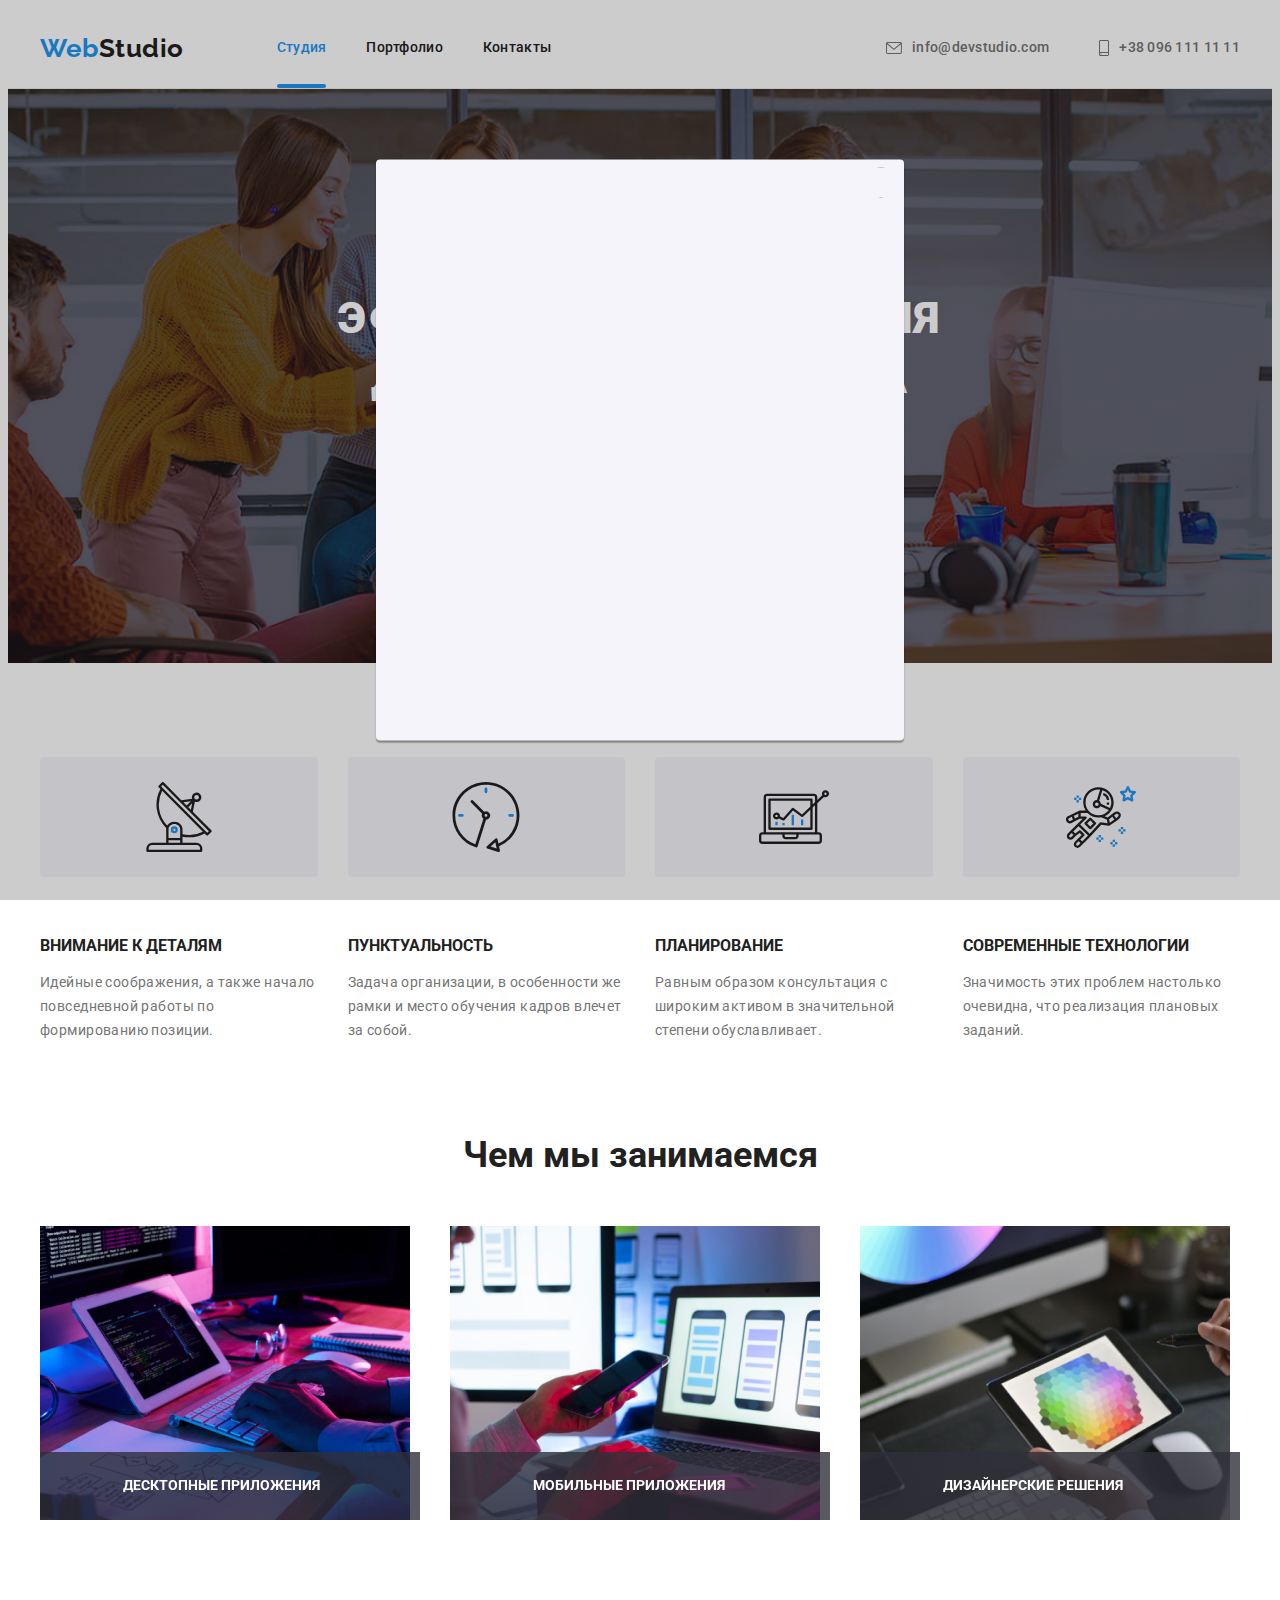
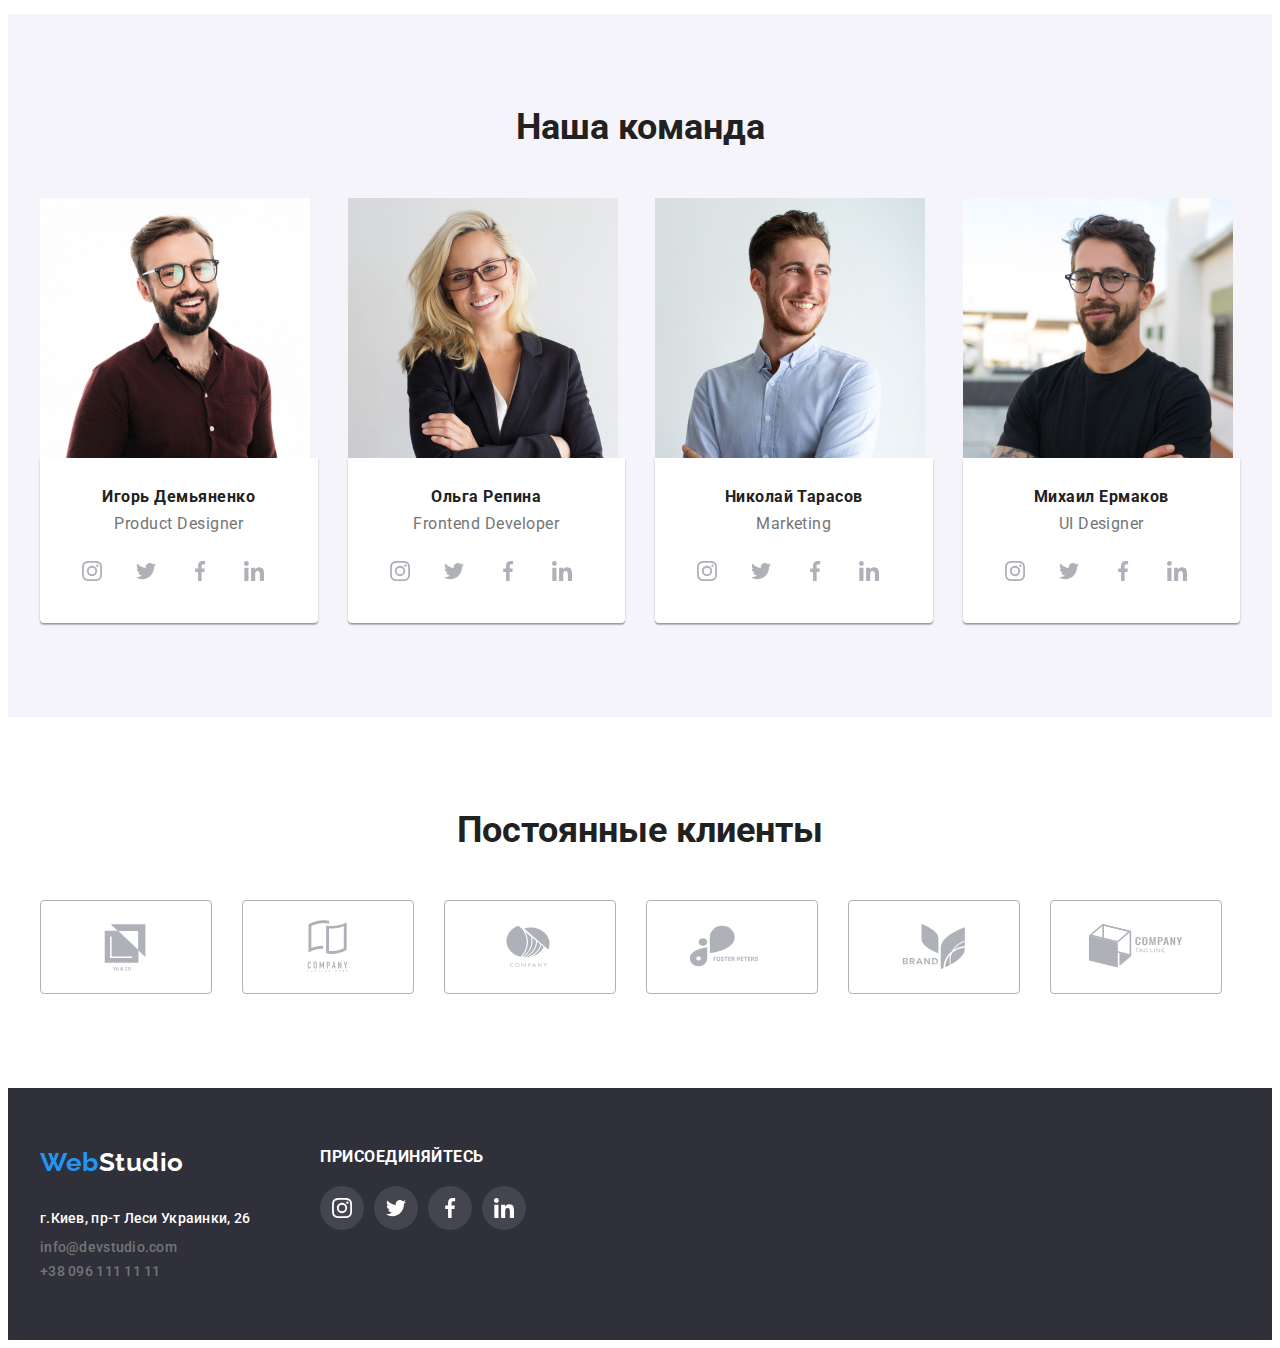
==== index.html @ f9c127b4 "Correctionsagain" ====
<!DOCTYPE html>
    <html lang="ru">
    <head>
        <meta charset="UTF-8">
        <meta http-equiv="X-UA-Compatible" content="IE=edge">
        <meta name="viewport" content="width=device-width, initial-scale=1.0">
        <title>HOMEWORK5</title>
        <link href="https://fonts.googleapis.com/css2?family=Raleway:wght@700&family=Roboto:wght@400;500;700;900&display=swap" 
        rel="stylesheet">
        <link rel="stylesheet" href="https://cdnjs.cloudflare.com/ajax/libs/modern-normalize/1.1.0/modern-normalize.min.css" integrity="sha512-wpPYUAdjBVSE4KJnH1VR1HeZfpl1ub8YT/NKx4PuQ5NmX2tKuGu6U/JRp5y+Y8XG2tV+wKQpNHVUX03MfMFn9Q==" crossorigin="anonymous" referrerpolicy="no-referrer" />
        <link rel="stylesheet" href="css/styles.css">


    </head>

    <body>
    <header>
        <div class="main-nav container">
        <nav class="main-nav">
        <a href="" class="logo"><span class="letters">Web</span><span>Studio</span></a>
        <ul class="nav-list">
            <li class="navigate"><a href="./index.html" class="link-current">Студия</a></li>
            <li class="navigate"><a href="./portfolio.html" class="link">Портфолио</a></li>
            <li class="navigate"><a href="" class="link">Контакты</a></li>
        </ul>
        </nav>  
            <ul class="contact-info">   
            <li class="navigate">
                <a class="comunication" href="mailto:info@devstudio.com">
                    <svg class="letter" width="16" height="12">
                    <use href="./images/icons.svg#letter">
                    </use>
                </svg>
                    info@devstudio.com</a>
            </li>
            <li class="navigate"><a class="comunication" href="tel:+380961111111">
                <svg class="smartphone" width="10" height="16">
                    <use href="./images/icons.svg#smartphone">
                    </use>
                </svg>
                +38 096 111 11 11</a>
            </li>
    </ul>
</div>
    </header>
    <main>
    <!-- cекция hero -->
        <section class="hero">
            <div class="container">
            <h1 class="main-header">Эффективные решения<br>для вашего бизнеса</h1>
            <button type="button" class="btn-link" data-modal-open>Заказать услугу</button>
           
                <!-- модальное окно -->
                <div class="backdrop is-hidden" data-modal>
                    <div class="backdrop-form">
                        <button class="backdrop-btn" type="button"  data-modal-close>
                     <svg class="backdrop-icon" width="30" height="30">
                      <use href="./images/icons.svg#close-black"></use>
                     </svg>
                    </button>
                </div>
                </div>
            

        </section>
        <!-- cекция 2 список-->
        <section class="structure-company">
            <div class="container">
            <h2 hidden>Механика и структура работы</h2>
            <ul class="advantage">
                <li class="list-item">
                    <div class="picture-cards">
                    <svg class="header-icons" width="70" height="70">
                     <use href="./images/icons.svg#antenna">
                     </use>
                </svg>
            </div>
                    <h3 class="tools">Внимание к деталям</h3>
                    <p class="tools-topic">Идейные соображения, а также начало повседневной работы по формированию позиции.</p>
                </li>
                <li class="list-item">
                    <div class="picture-cards">
                    <svg class="header-icons" width="70" height="70">
                        <use href="./images/icons.svg#clock">
                        </use>
                   </svg>
                </div>
                    <h3 class="tools">Пунктуальность</h3>
                    <p class="tools-topic">Задача организации, в особенности же рамки и место обучения кадров влечет за собой.</p>
                </li>
                <li class="list-item">
                    <div class="picture-cards">
                    <svg class="header-icons" width="70" height="70">
                        <use href="./images/icons.svg#diagram">
                        </use>
                   </svg>
                </div>
                    <h3 class="tools">Планирование</h3>
                    <p class="tools-topic">Равным образом консультация с широким активом в значительной степени обуславливает.</p>
                </li>
                <li class="list-item">
                    <div class="picture-cards">
                    <svg class="header-icons" width="70" height="70">
                        <use href="./images/icons.svg#astronaut">
                        </use>
                   </svg>
                </div>
                    <h3 class="tools">Современные технологии</h3>
                    <p class="tools-topic">Значимость этих проблем настолько очевидна, что реализация плановых заданий.</p>
                </li>
            </ul>
        </div>
        
        </section>
   
<!-- секция 3 -->
        <section class="structure-companies">
            <div class="container-second">
            <h2 class="description">Чем мы занимаемся</h2>
            
     
            <ul class="flex-element">
                <li class="item">
                    <div class="thumbers">
                    <img  src="images/img(1).jpg" alt="computer" width="370" height="294">
                    <div class="thumbs">
                        <h3 class="describe-offers">Десктопные приложения</h3>
                </div>
            </div>
                </li>
            
                <li class="item">
                    <div class="thumbers">
                    <img  src="images/img(2).jpg" alt="phone" width="370" height="294">
                    <div class="thumbs">
                        <h3 class="describe-offers">Мобильные приложения</h3>
                </div>
            </div>
                </li>
                <li class="item">
                    <div class="thumbers">
                    <img  src="images/img(3).jpg" alt="tablet" width="370" height="294">
                    <div class="thumbs">
                        <h3 class="describe-offers">Дизайнерские решения</h3>
                    </div>
                </div>
                </li>
            </ul>
        
        </section>
    <!--cекция 4 -->
 
           <section class="team-dream">
               <div class="container">
                   <h2 class="description">Наша команда</h2>
            <ul class="prof-list">
                <li class="items"> 
                <img class="no-gap" src="images/proddesigner.jpg" alt="Product Designer" width="270" height="260">
                <div class="card-item">
                <h3 class="surname">Игорь Демьяненко</h3>
                <p class="position">Product Designer</p>
                <ul class="networks">
                <li class="social-items">
                    <a class="social-things" href="instagram">
                    <svg class="messengers" width="20" height="20">
                        <use href="./images/icons.svg#instagram">
                        </use>
                   </svg>
                </a>
                </li>
                <li class="social-items">
                    <a class="social-things" href="twitter">
                    <svg class="messengers" width="20" height="20">
                        <use href="./images/icons.svg#twitter">
                        </use>
                   </svg>
                </a>
                </li>
                <li class="social-items">
                    <a class="social-things" href="facebook">
                    <svg class="messengers" width="20" height="20">
                        <use href="./images/icons.svg#facebook">
                        </use>
                   </svg>
                </a>
                </li>
                <li class="social-items">
                    <a class="social-things" href="linkedin">
                    <svg class="messengers" width="20" height="20">
                        <use href="./images/icons.svg#linkedin">
                        </use>
                   </svg>
                </a>
                </li>
            </ul>
            </div>
            </li>
                <li class="items">
                <img class="no-gap" src="images/frontdev.jpg" alt="Frontend Developer" width="270" height="260">
                <div class="card-item">
                <h3 class="surname">Ольга Репина</h3>
                <p class="position">Frontend Developer</p>
                <ul class="networks">
                    <li class="social-items">
                        <a class="social-things" href="instagram">
                        <svg class="messengers" width="20" height="20">
                            <use href="./images/icons.svg#instagram">
                            </use>
                       </svg>
                    </a>
                    </li>
                    <li class="social-items">
                        <a class="social-things" href="twitter">
                        <svg class="messengers" width="20" height="20">
                            <use href="./images/icons.svg#twitter">
                            </use>
                       </svg>
                    </a>
                    </li>
                    <li class="social-items">
                        <a class="social-things" href="facebook">
                        <svg class="messengers" width="20" height="20">
                            <use href="./images/icons.svg#facebook">
                            </use>
                       </svg>
                    </a>
                    </li>
                    <li class="social-items">
                        <a class="social-things" href="linkedin">
                        <svg class="messengers" width="20" height="20">
                            <use href="./images/icons.svg#linkedin">
                            </use>
                       </svg>
                    </a>
                    </li>
                </ul>
            </div>
            </li>
                <li class="items"> 
                <img class="no-gap" src="images/marketing.jpg" alt="Marketing" width="270" height="260">
                <div class="card-item">
                <h3 class="surname">Николай Тарасов</h3>
            <p class="position">Marketing</p>
            <ul class="networks">
                <li class="social-items">
                    <a class="social-things" href="instagram">
                    <svg class="messengers" width="20" height="20">
                        <use href="./images/icons.svg#instagram">
                        </use>
                   </svg>
                </a>
                </li>
                <li class="social-items">
                    <a class="social-things" href="twitter">
                    <svg class="messengers" width="20" height="20">
                        <use href="./images/icons.svg#twitter">
                        </use>
                   </svg>
                </a>
                </li>
                <li class="social-items">
                    <a class="social-things" href="facebook">
                    <svg class="messengers" width="20" height="20">
                        <use href="./images/icons.svg#facebook">
                        </use>
                   </svg>
                </a>
                </li>
                <li class="social-items">
                    <a class="social-things" href="linkedin">
                    <svg class="messengers" width="20" height="20">
                        <use href="./images/icons.svg#linkedin">
                        </use>
                   </svg>
                </a>
                </li>
            </ul>
        </div>
            </li>
            <li class="items">
            <img class="no-gap" src="images/uidesigner.jpg" alt="UI Designer" width="270" height="260">
            <div class="card-item">
            <h3 class="surname">Михаил Ермаков</h3>
        <p class="position">UI Designer</p>
        <ul class="networks">
            <li class="social-items">
                <a class="social-things" href="instagram">
                <svg class="messengers" width="20" height="20">
                    <use href="./images/icons.svg#instagram">
                    </use>
               </svg>
            </a>
            </li>
            <li class="social-items">
                <a class="social-things" href="twitter">
                <svg class="messengers" width="20" height="20">
                    <use href="./images/icons.svg#twitter">
                    </use>
               </svg>
            </a>
            </li>
            <li class="social-items">
                <a class="social-things" href="facebook">
                <svg class="messengers" width="20" height="20">
                    <use href="./images/icons.svg#facebook">
                    </use>
               </svg>
            </a>
            </li>
            <li class="social-items">
                <a class="social-things" href="linkedin">
                <svg class="messengers" width="20" height="20">
                    <use href="./images/icons.svg#linkedin">
                    </use>
               </svg>
            </a>
            </li>
        </ul>
        </div>
        </li> 
        </ul>
</div>
         </section>

         <!-- cекция 5 -->
         <section class="structure-company">
            <div class="container">
                <h2 class="description">Постоянные клиенты</h2>
                <ul class="coloboration">
                    <li class="peer-part">
                        <a class="partners" href="union1">
                            <svg class="partnership" width="106" height="60">
                                <use href="./images/icons.svg#union1">
                                </use>
                           </svg>
                        </a>  
                    </li>
                    <li class="peer-part">
                        <a class="partners" href="union2">
                            <svg class="partnership" width="106" height="60">
                                <use href="./images/icons.svg#union2">
                                </use>
                           </svg>
                        </a>  
                    </li>
                    <li class="peer-part">
                        <a class="partners" href="union3">
                            <svg class="partnership" width="106" height="60">
                                <use href="./images/icons.svg#union3">
                                </use>
                           </svg>
                        </a>  
                    </li>
                    <li class="peer-part">
                        <a class="partners" href="uaandco">
                            <svg class="partnership" width="106" height="60">
                                <use href="./images/icons.svg#union4">
                                </use>
                           </svg>
                        </a>  
                    </li>
                    <li class="peer-part">
                        <a class="partners" href="uaandco">
                            <svg class="partnership" width="106" height="60">
                                <use href="./images/icons.svg#union5">
                                </use>
                           </svg>
                        </a>  
                    </li>
                    <li class="peer-part">
                        <a class="partners" href="uaandco">
                            <svg class="partnership" width="106" height="60">
                                <use href="./images/icons.svg#union6">
                                </use>
                           </svg>
                        </a>  
                    </li>
                </ul>
            </div>
        </section>

        </main>
        <footer class="adress-details">
            <div class="separation">
                <div class="output">
            <a href="#" class="logo-footer"><span class="letters">Web</span><span class="color">Studio</span></a>
         <address>
            <ul class="footer-list">
           <li class="random">
               <a href="https://goo.gl/maps/Ega7JQtFbg4uDQiL7" target="_blank" rel="noopener noreferrer" class="town-adress">г.Киев, пр-т Леси Украинки, 26</a></li>
           <li class="random"><a href="mailto:info@devstudio.com" class="comunications">info@devstudio.com</a></li>
           <li class="random"><a href="tel:+380961111111" class="comunications">+38 096 111 11 11</a></li> 
        </ul>
        </address> 
    </div>
    <div class="container-networks">
        <h3 class="footer-adds">присоединяйтесь</h3>
        <ul class="network">
            <li class="social-items">
                <a class="social-thing" href="instagram">
                <svg class="messengers" width="20" height="20">
                    <use href="./images/icons.svg#instagram">
                    </use>
               </svg>
            </a>
            </li>
            <li class="social-items">
                <a class="social-thing" href="twitter">
                <svg class="messengers" width="20" height="20">
                    <use href="./images/icons.svg#twitter">
                    </use>
               </svg>
            </a>
            </li>
            <li class="social-items">
                <a class="social-thing" href="facebook">
                <svg class="messengers" width="20" height="20">
                    <use href="./images/icons.svg#facebook">
                    </use>
               </svg>
            </a>
            </li>
            <li class="social-items">
                <a class="social-thing" href="linkedin">
                <svg class="messengers" width="20" height="20">
                    <use href="./images/icons.svg#linkedin">
                    </use>
               </svg>
            </a>
            </li>
        </ul>
    </div>
</div>
    </footer>
    <script src="./js/modal.js"></script>
        </body>
        </html>
---- css/styles.css ----
:root{
    --primary-text-color:#757575;
    --title-text-color:#212121;
    --accent-color:#2196F3;
    --accent-color-second:#fff;
    --accent-color-header:#2196F3;
    --accent-bgc-hero:#2F303A;
    --accent-bgc-fonescreen:#C4C4C4;
    --accent-bgc-folio:#F5F4FA;
    --accent-border:#EEEEEE;
    --border-line:#ECECEC;
    --accent-color-networks:#AFB1B8;
    /* border 30 px between cards */
    --card-border-item:30px;
    --border-shadow-area:0px 1px 3px rgba(0, 0, 0, 0.12), 
    0px 1px 1px rgba(0, 0, 0, 0.14), 0px 2px 1px rgba(0, 0, 0, 0.2);
    --border-radius:0px 0px 4px 4px;
    --shadow-area-portfolio: 0px 3px 1px rgba(0, 0, 0, 0.1), 0px 1px 2px rgba(0, 0, 0, 0.08), 0px 2px 2px rgba(0, 0, 0, 0.12);
    --shadow-area-portfolio-card:0px 1px 1px rgba(0, 0, 0, 0.12), 0px 4px 4px rgba(0, 0, 0, 0.06), 1px 4px 6px rgba(0, 0, 0, 0.16);
    --timing-function:cubic-bezier(0.4, 0, 0.2, 1);
    }


    
    body{
        font-family:Roboto,sans-serif;
        font-size:14px;
        color:var(--primary-text-color);
        text-decoration:none;
      }
    /* Класы чтобы убрать точки списка */
    ul,li{
      list-style-type: none;
      padding: 0;
      margin: 0;
      }
    
      header{
        border-bottom: 1px solid var(--accent-border);
      }

    .container{
      width: 1200px;
      padding-left: 15px;
      padding-right: 15px;
      margin-left: auto;
      margin-right: auto;
    }
      
      

    .structure-company{
      padding-top: 94px;
      padding-bottom: 94px;
    }
    

    .main-nav{
      display: block;
      display:flex;
      align-items: center;
    }
    
      .logo {
        
        display: inline-block;
        margin-right: 93px;
    
        font-family: Raleway,sans-serif;
        font-weight: 700;
        font-size: 26px;
        line-height: 1.1;
        color:var(--title-text-color);
        text-decoration: none;
        padding-top: 24px;
        padding-bottom: 24px;
        transition: transform 250ms var(--timing-function);
        
      } 
    
    .logo:hover,
    .logo:focus
    {
        color:var(--accent-color);  
    }
    
      .letters{
          color:var(--accent-color);
      }
    
      .nav-list{
      display: flex;
      font-size: 14px;
      line-height: 1.1;
      text-decoration: none;
      
      color:var(--title-text-color);
      font-weight:500;
      font-size: 14px;
      line-height: 1.1;
      letter-spacing: 0.02em;
      }
    
      .nav-list .link{
        padding-top: 32px; 
        padding-bottom: 32px;
        display: block;
        text-align: center;
        font-weight: 500;
        font-size: 14px;
        line-height: 1.1;
        letter-spacing: 0.02em;
        color: var(--title-text-color);
  
      }
    /* подчеркивание границы перехода */
      .link-current{
        padding-top: 32px; 
        padding-bottom: 32px;
        display: block;
        text-align: center;
        font-weight: 500;
        font-size: 14px;
        line-height: 1.1;
        letter-spacing: 0.02em;
       color:var(--accent-color-header);
       
       position: relative;
       
      }

      .link-current::after{
        content: '';
        position: absolute;
        width: 100%;
        left: 0;
        bottom: 0;
        height: 4px;
        border-radius: 2px;
        background-color: var(--accent-color);
        transition: opacity 250ms var(--timing-function);
      }


     

     .nav-list .navigate{
      
    margin-right: 50px;
    display: block;
     }
    
     .nav-list .navigate:last-child{
      margin-right: 0;
     }
    
     .nav-list .navigate:not(:last-child){
     
      margin-right: 40px;
     }
    
      .nav-list .link:hover,
      .nav-list .link:focus
      {  
      
        color: var(--accent-color);
      }
    
    
      .contact-info{
       display: flex;
       align-items: center;
       margin-left: auto;
      }
    
      .contact-info .navigate:not(:last-child){
      margin-right: 50px;
    
      }


      .main-nav .comunication{
        display: flex;
        align-items: center;
        color: var(--primary-text-color); 
      }
      
      .letter,
      .smartphone {
      margin-right: 10px;
      fill: currentColor;
      }
 
      /* активная ссылка при переходе на другую страницу*/
    
      
      /* интерактивные ссылки емейл и номер телефона */
      a {
       
        font-size: 14px;
        line-height: 1.1;
        text-decoration: none;
        color:var(--primary-text-color);
        font-weight: 500;
        font-size: 14px;
        line-height: 1.1;
        letter-spacing: 0.02em;
        font-style: normal;
        
        display:block;
      }
     
    
     .comunication{
      padding-top: 32px;
      padding-bottom: 32px;
      transition: transform 250ms var(--timing-function);
     }

    .comunication:hover,
    .comunication:focus
    {
    
    color:var(--accent-color);
    }
    

    
      /* section hero */
    .hero {
      border: 1 solid var(--accent-border);
      background-color: var(--accent-bgc-fonescreen);
      text-align:center;
      padding-top: 200px;
      padding-bottom: 174px;

      background-image:linear-gradient( to bottom,  rgba(47, 48, 58, 0.4),  rgba(47, 48, 58, 0.4)),
      url(../images/fonescreen.jpg); 
      background-repeat: no-repeat;
      background-position: center;
      background-size: 1600px 600px;
      
    }
    
      .main-header{
      color: var(--accent-color-second);
      font-weight: 900;
      font-size: 44px;
      line-height: 1.36;
      letter-spacing: 0.06em;
      text-transform: uppercase;
      padding: 0;
      margin: 0;
      margin-bottom: 30px;
      }
    
      /* кнопка */
    
 .btn-link{
    
      display: inline-block;
      border-radius: 4px;
      padding: 10px 32px;
      min-width: 200px;
      border: 1px solid transparent;
     
    
      color:var(--accent-color-second);
      background:var(--accent-color);
      font-weight: 700;
      font-size: 16px;
      line-height: 1.8;
      cursor: pointer;
    }

    
    .btn-link{
      transition: background-color 250ms cubic-bezier(0.4, 0, 0.2, 1);
    }
  
   
    
    /* модальное окно */

    .backdrop .is-hidden{
      opacity: 0;
      pointer-events: none;
      visibility: hidden;
    }

    .backdrop{
      position: fixed;
      top: 0;
      left: 0;
      width: 100vw;
      height: 100vh;
      background: rgba(0, 0, 0, 0.2);
      opacity: 1;
      visibility: visible;
      transition: opacity 250ms var(--timing-function);
      
    }

    .backdrop .is-hidden .backdrop-form{
      transform: translate(-50%, -50%);
      scale: (0.9);
    }

.backdrop-form {
  position: absolute;
  top: 50%;
  left: 50%;
  transform: translate(-50%, -50%) scale(1);
  min-width: 528px;
  min-height: 581px;
  background-color: var(--accent-bgc-folio);
  box-shadow: 0px 1px 3px rgba(0, 0, 0, 0.12), 0px 1px 1px rgba(0, 0, 0, 0.14), 0px 2px 1px rgba(0, 0, 0, 0.2);
border-radius: 4px;
transition: transform 250ms var(--timing-function);
}

.backdrop-btn{
  position: absolute;
  top: 8px;
  right: 8px;
  border: 0;
  padding: 0;
  
  background-color: var(--title-text-color);

  border-radius: 50%;
  cursor: pointer;
  transition: transform 250ms var(--timing-function);
}

.backdrop-icon{
  display: flex;
  align-items: center;
  justify-content: center;
  background-color: var(--accent-bgc-folio);
  fill: currentColor;
  color: #2196F3;
}

    /* cекция 2 */
    
    /* спрятаный заголовк */
    
    #hidden{
      display: block;
    }
    
    
      .advantage{
      display: flex;
      padding: 0;
      
      }
    
    .list-item{
      flex-basis: calc(100% / 4);
    }
      /* картинки для второй секции на спрайтах */

    
     .picture-cards{
      display: flex;
      align-items: center;
      justify-content: center;
      background-color: var(--accent-bgc-folio);
      border-radius: 4px;
      margin-bottom: 30px;
      height: 120px;
    }

    .advantage .list-item:not(:last-child){
      margin-right: 30px;
     }
     
      .tools{
      font-size: 16px;
      text-transform: uppercase;
      line-height:1.1;
      color: var(--title-text-color);
      margin-top: 0;
      padding-top: 30px;
      }
    
      p {
       margin: 0;
     }

     .tools-topic{
      font-size: 14px;
      line-height: 1.7;
      letter-spacing: 0.03em;
      
     }

     .structure-companies{
      padding-bottom: 94px;
     }

     .container-second{
      
      width: 1200px;
      padding-left: 15px;
      padding-right: 15px;
      margin-left: auto;
      margin-right: auto;
      
     }
      .description {
        margin-top: 0;
        margin-left:auto;
        margin-right:auto;
        text-align: center;
        list-style-type: none;
        padding: 0;
        margin-bottom: 50px;
        
        
        color:var(--title-text-color);  
        font-weight: bold;
        font-size: 36px;
        line-height: 1.1;
    }
    
    
    .flex-element{
     display: flex;
     padding: 0;
    
    }
    
    .flex-element > .item {
    flex-basis: calc(100% / 3);
    }
    
    .flex-element .item:not(:last-child){
      margin-right: 30px;
     }

    img{
    display: block;
    max-width: 100%;
    height: auto;
    }
    /* попытка сделать aнимацию */
    .thumbers{
      position: relative;
      overflow: hidden;
    }

    .thumbs{
      position: absolute;
      bottom: 0; 
      left: 0;
      width: 100%;
      height: 23%;
      background: rgba(47, 48, 58, 0.8);
     
     
    }

   
    .describe-offers{
      position: absolute;
      bottom: 0; 
      left: 0;
      margin: 0;
      padding-left: 83px;
      padding-bottom: 27px;
      font-weight: 700;
      font-size: 14px;
      line-height: 1.1;
      text-transform: uppercase;
      color: #fff;
    }
   
    /* 4 cекция container-team */

.team-dream{

padding-top: 94px;
padding-bottom: 94px;
background-color:var(--accent-bgc-folio);
    
}

.prof-list {
display: flex;
padding: 0px;
}
    
.prof-list .items{
  flex-basis: calc(100% / 4);
}

.prof-list .items:not(:last-child){

  margin-right: 30px;
}

     .card-item{
      background-color:var(--accent-color-second);
      padding: 0;
      margin: 0;
      padding: 30px;
      text-align: center;
      box-shadow: var(--border-shadow-area);
      border-radius: 0px 0px 4px 4px;
     }
    
    .surname {
      
      font-size: 16px;
      line-height:1.1;
      color: var(--title-text-color);
      margin-top: 0;
      margin-bottom: 10px;
      letter-spacing: 0.03em;
    }
    
    .position{

    font-size: 16px;
    line-height: 1.1;
    text-align: center;
    letter-spacing: 0.03em;
    color:var(--primary-text-color);
    margin-bottom: 16px;
        
    }
    /* cпрайты для соц сетей */

    
.networks{
  display:flex;
  flex-direction: row;
  align-items: center;
  

}

.networks .social-things{
  display: flex;
  align-items: center;
  color:var(--accent-color-networks);
 }
       
 .messengers{
  fill: currentColor;
}
  .social-items:not(:last-child){
    margin-right: 10px;
  }

 
  .social-things{
    justify-content: center;
    width: 44px;
    height: 44px;
    border-radius: 50%;
    transition: transform 250ms var(--timing-function);
  }
   
  .social-things:hover,
  .social-things:focus {
  background-color: var(--accent-color);
  color: var(--accent-color-second);
  }
 
 /*section 5 */
     
 .coloboration{
  display:flex;
  align-items: center;
  }

.partnership{
  
  fill:currentColor;
}

.partners{
  display: flex;
  align-items: center;
  justify-content: center;
  width: 170px;
  height: 92px;
  border: 1px solid var(--accent-color-networks);
  border-radius: 4px;
  color:var(--accent-color-networks);
}


.peer-part:not(:last-child){

  margin-right: 30px;
}

.partners:hover,
.partners:focus {
  border:1px solid var(--accent-color);
  background-color: var(--accent-color-second);
  color: var(--accent-color);
}




    /* FOOOTTEEERRRR */
    
    .adress-details{
    background-color:var(--accent-bgc-hero);
    padding-top: 60px;
    padding-bottom: 60px;
    font-style: normal;
      
    }

    .town-adress{
      font-size: 14px;
      line-height: 1.7;
      color:var(--accent-color-second);
      font-style: normal; 
      display:block;
      margin: 0;
      padding: 0;
      
    }
    
    .logo-footer{
      margin-bottom: 30px;
      font-weight: 700;
      font-size: 26px;
      line-height: 1.1;
      padding: 0;
      font-family: Raleway,sans-serif;

    }

    .comunications:hover,
    .comunications:focus
    {

    color:var(--accent-color);
    }

    .footer-list .random:not(:last-child){
    
    margin-bottom: 9px;
    }
    
    .color{
      color:var(--accent-color-second)
    }

    
   .separation{
  display: flex;
  align-items: base;
  width: 1200px;
  padding-left: 15px;
  padding-right: 15px;
  margin-left: auto;
  margin-right: auto;
}
   .output{
   margin-right: 70px;
 }
    
 .network{
  display:flex;
  flex-direction: row;
  align-items: center;

}

.network .social-thing{
  display: flex;
  align-items: center;
  color:var(--accent-color-second);
  background: rgba(255, 255, 255, 0.1);
 }
       
 .messengers{
  fill: currentColor;
}
  .social-items:not(:last-child){
    margin-right: 10px;
  }

 
  .social-thing{
    justify-content: center;
    width: 44px;
    height: 44px;
    border-radius: 50%;
    transition: transform 250ms var(--timing-function);
  }
   
  .social-thing:hover,
  .social-thing:focus {
  background-color: var(--accent-color);
  color: var(--accent-color-second);
  }
    /* Страница портфолио */
    
    /*  cекция кнопок для навигации  */

    .cards-views{
      padding-top: 94px;
      padding-bottom: 94px;
    }

    .social-links{
      display: flex;
      justify-content: center;
      padding: 0px;
      margin-bottom: 50px;
      transition: transform 250ms var(--timing-function);
    }
    
    .social-links .links-item:not(:last-child){
    margin-right: 8px;
    }
    
    
    
    .btn-links {
      
      display: inline-block;
      border-radius: 4px;
      min-width: 75px;
      color: var(--title-text-color);
      background-color:var(--accent-bgc-folio);
      font-size: 16px;
      line-height: 1.6;
      letter-spacing: 0.03em;
      border: 1px solid transparent;
      cursor: pointer;
      padding: 6px 22px;
      font-weight: 500;
      }
    
     .social-links .btn-links:hover,
     .social-links .btn-links:focus
    {
    color:var(--accent-color-second);
    background-color:var(--accent-color);
    box-shadow:var(--shadow-area-portfolio);

    }
    
 
    .cards-icons:hover,
    .cards-icons:focus{
  
    box-shadow:var(--shadow-area-portfolio-card);
    }




    .footer-adds{
    font-size: 16px;
    text-transform: uppercase;
    line-height:1.1;
    color: var(--accent-color-second);
    letter-spacing: 0.03em;
    margin-top: 0;
    margin-bottom: 20px;
  }
    /* секция карточек в портфолио */

    .cards-views{
      padding-bottom: 50px;
      
    }
    
    .cards-view{
      display: flex;
      flex-wrap: wrap;
      margin-top:calc( -1 * var(--card-border-item));
      margin-left:calc( -1 * var(--card-border-item));
    
      }
      
      .cards-view >.image-frame{
      flex-basis: calc(100% / 3 - var(--card-border-item));
      margin-top: var(--card-border-item);
      margin-left: var(--card-border-item); 
      }
    
     
    .header-size{
    
      font-size: 18px;
      line-height: 2;
      color: var(--title-text-color);
      margin-left:auto;
      margin-right:auto;
      margin: 0;
      letter-spacing: 0.06em;
     
    }
    
     .card-items{
      border: 1px solid var(--accent-border);
      border-top: none;
      padding: 20px;
      padding-left: 24px;
     }
      
     .positions{

      font-size: 16px;
      line-height: 1.8;
      letter-spacing: 0.03em;
      color:var(--primary-text-color);
     }
/* картинка с оверлейем и часть анимации */

.thumber-shumber{
position: relative;
overflow: hidden;

}

.overlay-card {
  position: absolute;
  top: 0;
  right: 0;
  width: 100%;
  height: 100%;
  background: rgba(33, 150, 243, 0.9);
  transform: translateY(100%);
  transition: transform 250ms var(--timing-function);
  
}

.thumber-shumber:hover .overlay-card
{
  transform: translateY(0);
}

.overlay-text{
  position: absolute;
  display: block;
  font-weight: 400;
  font-size: 18px;
  line-height: 1.5;
  letter-spacing: 0.03em;
  color: var(--accent-color-second);
  padding-top: 63px;
  padding-left: 24px
}
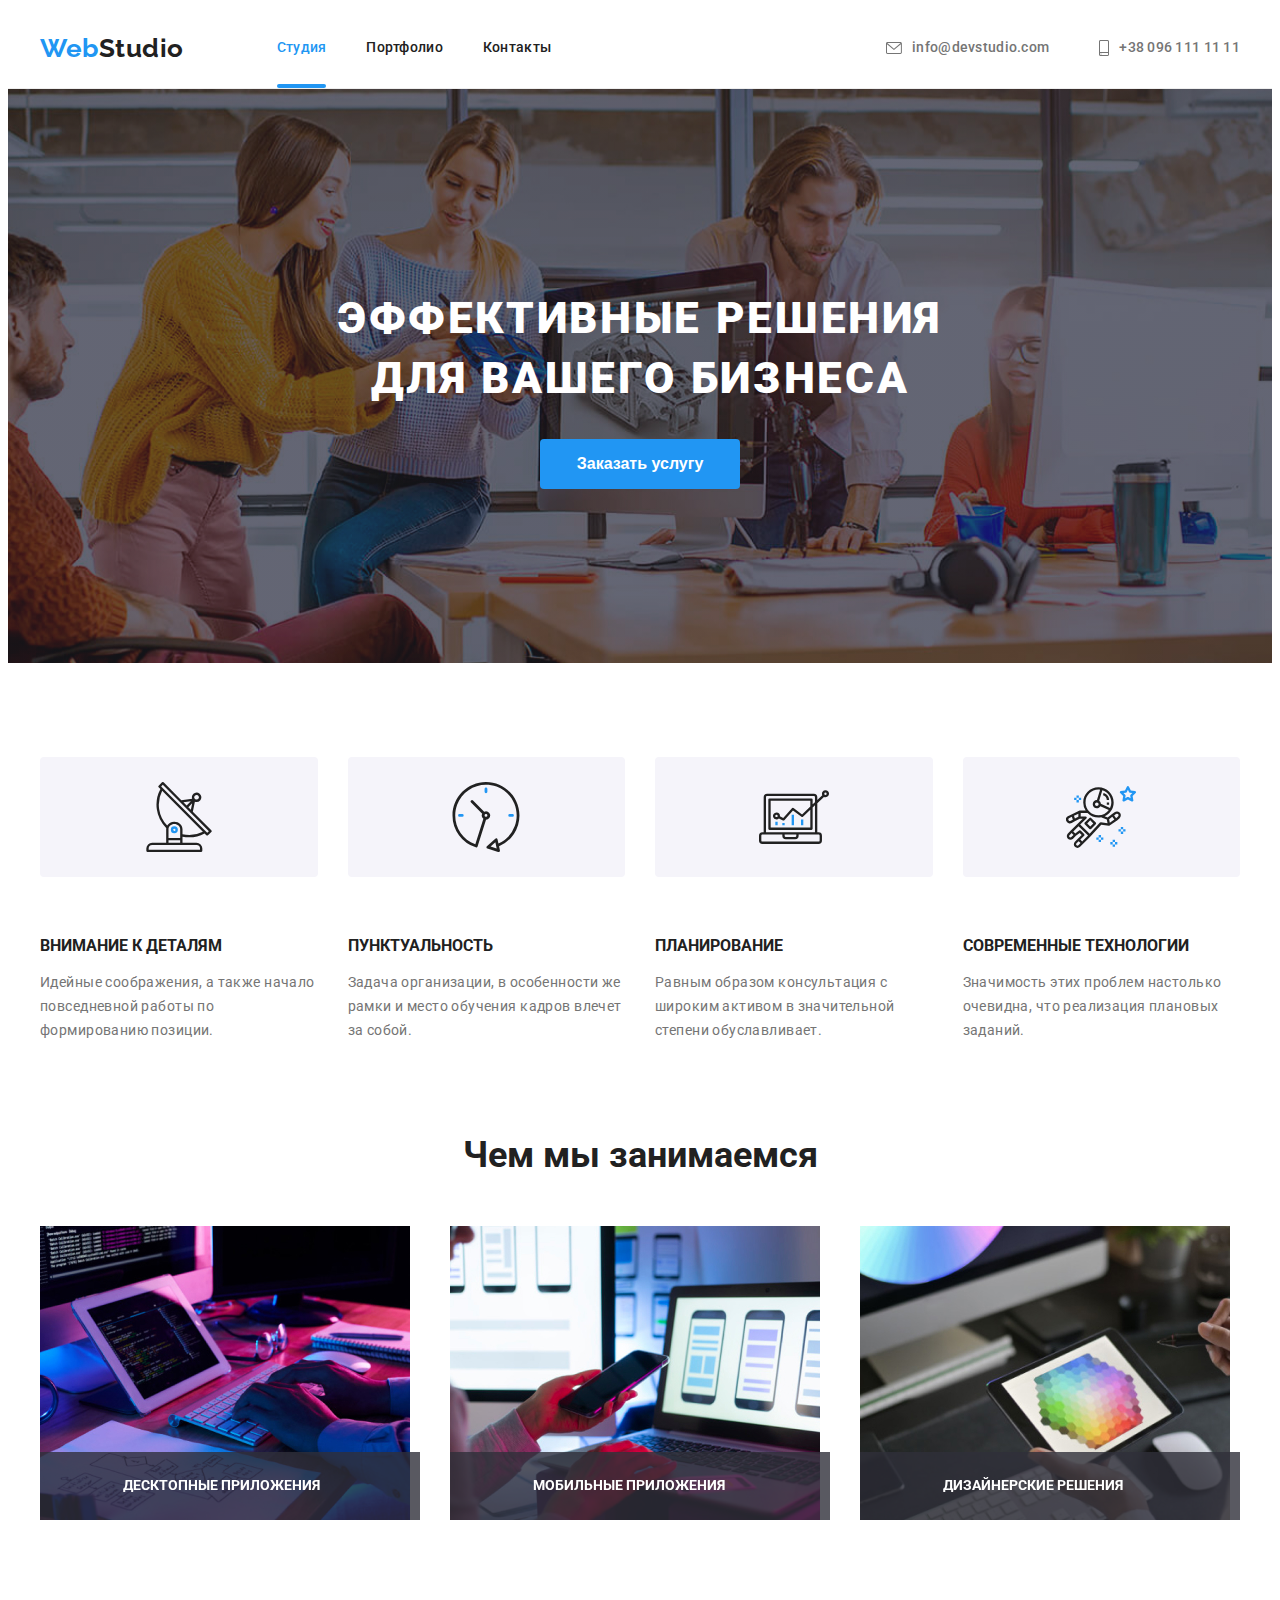
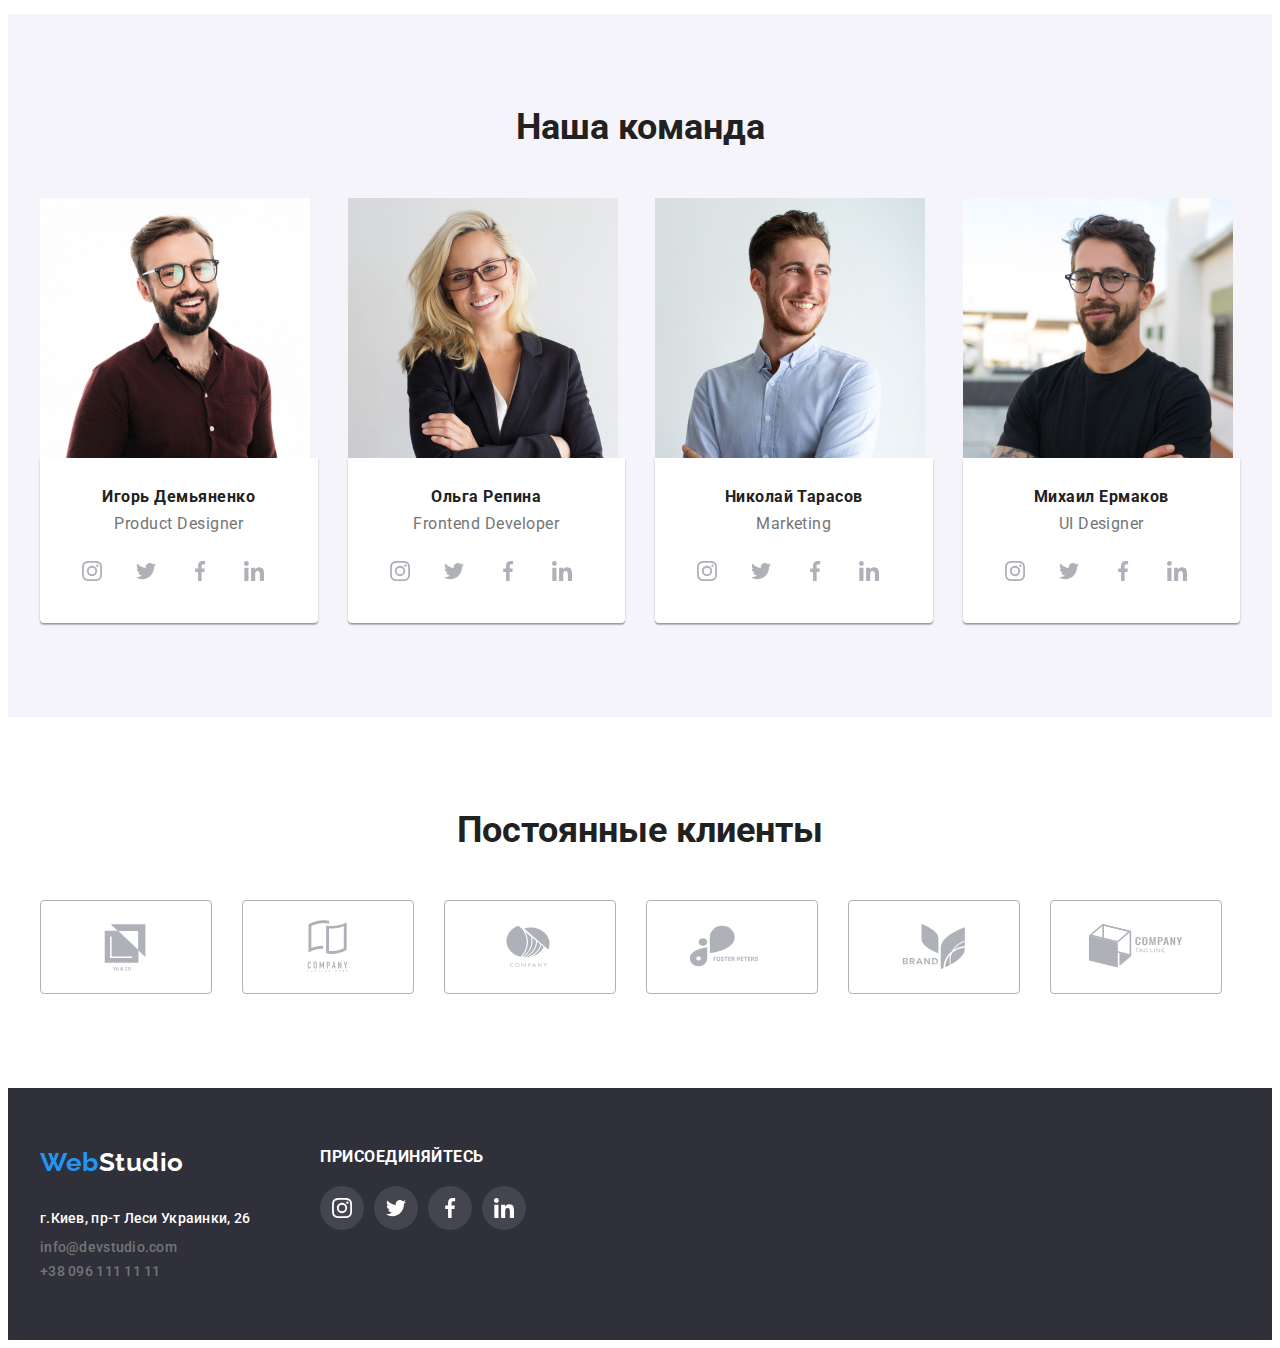
==== commit 0a1b0bbd: "correctionsstupadsq" ====
--- a/index.html
+++ b/index.html
@@ -49,7 +49,6 @@
             <div class="container">
             <h1 class="main-header">Эффективные решения<br>для вашего бизнеса</h1>
             <button type="button" class="btn-link" data-modal-open>Заказать услугу</button>
-           
                 <!-- модальное окно -->
                 <div class="backdrop is-hidden" data-modal>
                     <div class="backdrop-form">
@@ -61,7 +60,7 @@
                 </div>
                 </div>
             
-
+            </div>
         </section>
         <!-- cекция 2 список-->
         <section class="structure-company">
--- a/css/styles.css
+++ b/css/styles.css
@@ -138,11 +138,9 @@
         height: 4px;
         border-radius: 2px;
         background-color: var(--accent-color);
-        transition: opacity 250ms var(--timing-function);
-      }
-
-
-     
+        transition: color 250ms var(--timing-function);
+      }
+      
 
      .nav-list .navigate{
       
@@ -183,6 +181,7 @@
         display: flex;
         align-items: center;
         color: var(--primary-text-color); 
+        transition: color 250ms var(--timing-function);
       }
       
       .letter,
@@ -214,7 +213,7 @@
      .comunication{
       padding-top: 32px;
       padding-bottom: 32px;
-      transition: transform 250ms var(--timing-function);
+      transition: color 250ms var(--timing-function);
      }
 
     .comunication:hover,
@@ -282,10 +281,10 @@
     
     /* модальное окно */
 
-    .backdrop .is-hidden{
+    .backdrop.is-hidden{
       opacity: 0;
       pointer-events: none;
-      visibility: hidden;
+      
     }
 
     .backdrop{
@@ -297,11 +296,11 @@
       background: rgba(0, 0, 0, 0.2);
       opacity: 1;
       visibility: visible;
-      transition: opacity 250ms var(--timing-function);
-      
-    }
-
-    .backdrop .is-hidden .backdrop-form{
+      transition: opacity 250ms var(--timing-function) visibility 250ms var(--timing-function);
+      
+    }
+
+    .backdrop.is-hidden .backdrop-form{
       transform: translate(-50%, -50%);
       scale: (0.9);
     }
@@ -326,8 +325,8 @@
   border: 0;
   padding: 0;
   
-  background-color: var(--title-text-color);
-
+  background-color: var(--accent-bgc-folio);
+  border: 1px solid rgba(0, 0, 0, 0.1);
   border-radius: 50%;
   cursor: pointer;
   transition: transform 250ms var(--timing-function);
@@ -337,9 +336,6 @@
   display: flex;
   align-items: center;
   justify-content: center;
-  background-color: var(--accent-bgc-folio);
-  fill: currentColor;
-  color: #2196F3;
 }
 
     /* cекция 2 */
@@ -557,12 +553,13 @@
   }
 
  
-  .social-things{
+  .social-things {
     justify-content: center;
     width: 44px;
     height: 44px;
     border-radius: 50%;
-    transition: transform 250ms var(--timing-function);
+    transition: color 250ms var(--timing-function),  background-color 250ms var(--timing-function);
+
   }
    
   .social-things:hover,
@@ -592,6 +589,7 @@
   border: 1px solid var(--accent-color-networks);
   border-radius: 4px;
   color:var(--accent-color-networks);
+  transition: color 250ms var(--timing-function), border 250ms var(--timing-function);
 }
 
 
@@ -698,7 +696,8 @@
     width: 44px;
     height: 44px;
     border-radius: 50%;
-    transition: transform 250ms var(--timing-function);
+    transition: color 250ms var(--timing-function),
+    background-color 250ms var(--timing-function);
   }
    
   .social-thing:hover,
@@ -720,7 +719,6 @@
       justify-content: center;
       padding: 0px;
       margin-bottom: 50px;
-      transition: transform 250ms var(--timing-function);
     }
     
     .social-links .links-item:not(:last-child){
@@ -743,6 +741,9 @@
       cursor: pointer;
       padding: 6px 22px;
       font-weight: 500;
+      transition: color 250ms var(--timing-function),
+      background-color 250ms var(--timing-function),
+      box-shadow 250ms var(--timing-function);
       }
     
      .social-links .btn-links:hover,
@@ -750,7 +751,7 @@
     {
     color:var(--accent-color-second);
     background-color:var(--accent-color);
-    box-shadow:var(--shadow-area-portfolio);
+    box-shadow: 0px 1px 1px rgba(0, 0, 0, 0.12), 0px 4px 4px rgba(0, 0, 0, 0.06), 1px 4px 6px rgba(0, 0, 0, 0.16);
 
     }
     
